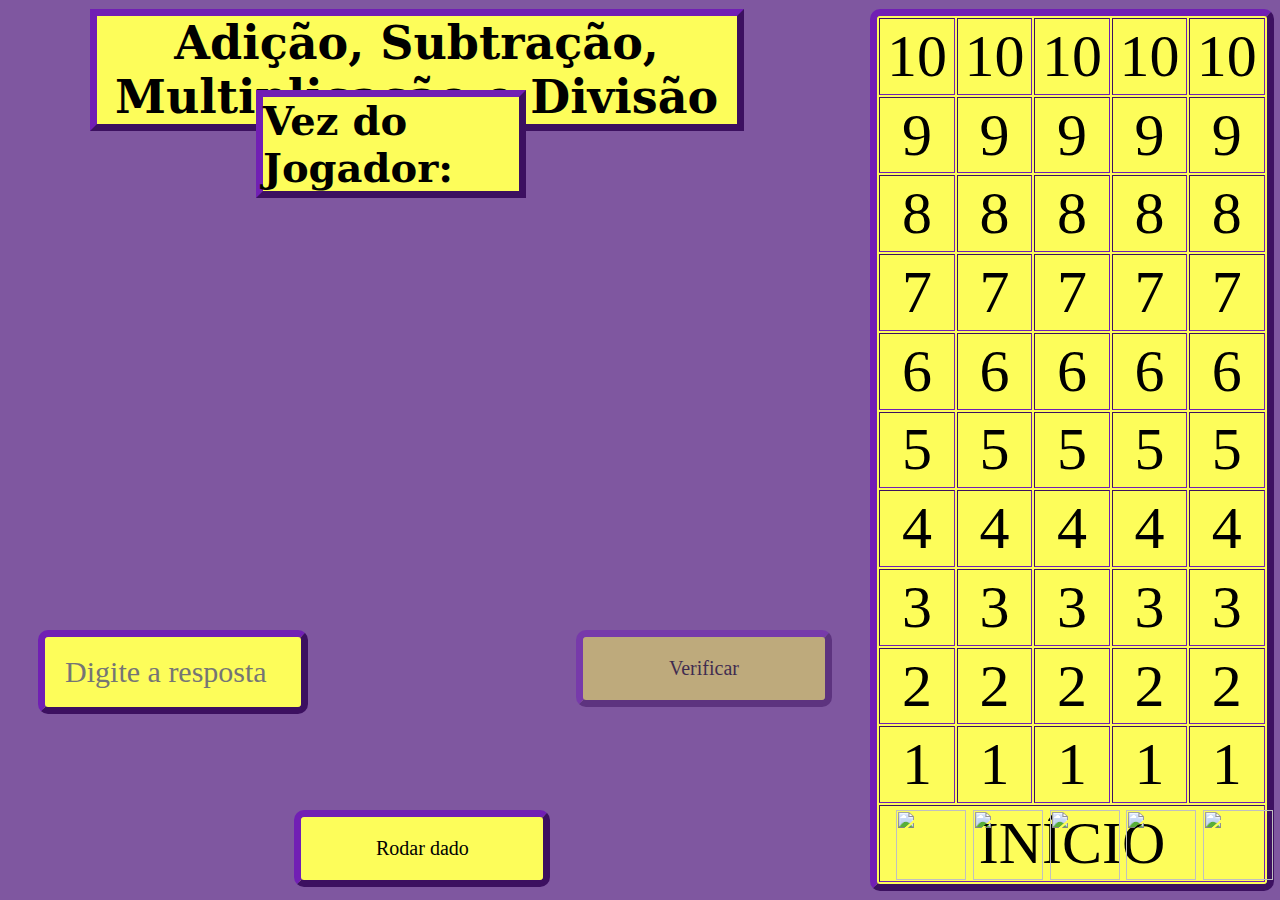
==== Jogo/index.html @ a8a500ad "Verificação do campo numero" ====
<!DOCTYPE html>
<html lang="pt-br">
<head>
    <meta charset="UTF-8">
    <meta name="viewport" content="width=device-width">
    <title> JOGO ASMD </title>
    <script src="./Jogo.js" defer></script>
    <script src="../Tela_Inicial/tela.js" defer></script>
    <link rel="stylesheet" href="./jogo.css">
    <base href="imagens_jogo/">
    <link rel="shortcut icon" type="imagex/png" href="dado.png">
</head>

<body>
    <h1 class="Titulo_principal"> Adição, Subtração, Multiplicação e Divisão</h1> 
    
    <div>
        <h4 class="Vez">Vez do Jogador:</h4>
        <div>
            <span class="tampas" id="tampa"></span>
        </div>
    </div>

    <div>
        <div class="dados">
            <span id="dado_1"></span>
            <span id="dado_2"></span>
            <span id="dado_3"></span>
        </div>
        <div class="operacoes">
            <span id="operacao_1"></span>
            <span id="operacao_2"></span>
        </div>
    </div>

    <div>
        <input type="button" id="botao" value="Rodar dado" >
    </div>

    <table class="Tabuleiro" border="1">
        <tr>
           <td> 10 </td>
           <td> 10 </td>
           <td> 10 </td>
           <td> 10 </td>
           <td> 10 </td>
        </tr>

        <tr>
            <td> 9 </td>
            <td> 9 </td>
            <td> 9 </td>
            <td> 9 </td>
            <td> 9 </td>
        </tr>

        <tr>
            <td> 8 </td>
            <td> 8 </td>
            <td> 8 </td>
            <td> 8 </td>
            <td> 8 </td>
        </tr>

        <tr>
            <td> 7 </td>
            <td> 7 </td>
            <td> 7 </td>
            <td> 7 </td>
            <td> 7 </td>
        </tr>

        <tr>
            <td> 6 </td>
            <td> 6 </td>
            <td> 6 </td>
            <td> 6 </td>
            <td> 6 </td>
        </tr>

        <tr>
            <td> 5 </td>
            <td> 5 </td>
            <td> 5 </td>
            <td> 5 </td>
            <td> 5 </td>
        </tr>

        <tr>
            <td> 4 </td>
            <td> 4 </td>
            <td> 4 </td>
            <td> 4 </td>
            <td> 4 </td>
        </tr>

        <tr>
            <td> 3 </td>
            <td> 3 </td>
            <td> 3 </td>
            <td> 3 </td>
            <td> 3 </td>
        </tr>
        
        <tr>
            <td> 2 </td>
            <td> 2 </td>
            <td> 2 </td>
            <td> 2 </td>
            <td> 2 </td>
        </tr>

        <tr>
            <td> 1 </td>
            <td> 1 </td>
            <td> 1 </td>
            <td> 1 </td>
            <td> 1 </td>
        </tr>

        <tr>
            <td colspan="5">INÍCIO</td>
        </tr>

    </table>
    
    <div>
        <img id="tampinha_1" src="tampa-de-garrafa-1.png">
        <img id="tampinha_2" src="tampa-de-garrafa-2.png">
        <img id="tampinha_3" src="tampa-de-garrafa-3.png">
        <img id="tampinha_4" src="tampa-de-garrafa-4.png">
        <img id="tampinha_5" src="tampa-de-garrafa-5.png">
    </div>

    <div>
        <input type="number" id="resposta" placeholder="Digite a resposta">
        <input type="button" id="botao_resposta" value="Verificar">
    </div>

</body>
</html>
---- Jogo/jogo.css ----
* { 
    margin: 0; 
    padding: 0;
}

body{
    min-height: 100%;
    background-color: #7f57a0;
}

.Titulo_principal{
    background-color: rgb(253, 253, 90);
    position:absolute;
    top: 1%;
    left: 7%;
    width: 50%;
    justify-content: center;
    border: outset 7px #711fb4;
    align-items: center;
    text-align: center;
    font-size: 46px;
    color: #000000;
    font-family: 'Serif';
}

.Vez{
    background-color: rgb(253, 253, 90);
    position:absolute;
    top: 10%;
    left: 20%;
    width: 20%;
    justify-content: center;
    border: outset 7px #711fb4;
    align-items: center;
    text-align: left;
    font-size: 40px;
    color: #000000;
    font-family: 'Serif';
}

#botao{
    position: absolute;
    top: 90%;
    left: 23%;
    width: 20%;
    justify-content: center;
    border: outset 7px #711fb4;
    border-radius: 10px;
    color: #000000;
    align-items: center;
    text-align: center;
    font-size: 20px;
    font-family: 'Franklin Gothic Medium';
    font-weight: 500;
    background-color: rgb(253, 253, 90);
    padding: 20px;
    cursor: pointer;
    
}

#botao:hover{
    background-color: #000000;
    color: rgb(255, 255, 255);
}

#botao:active{
    border: none;
}

.Tabuleiro{
    position: absolute;
    top: 1%;
    left: 68%;
    width: 31.5%;
    height: 98%;
    text-align: center;
    font-size: 60px;
    border: outset 7px #711fb4;
    background-color:rgb(253, 253, 90);
    border-radius: 10px;
    font-family: 'Franklin Gothic Medium';
}

#jogadores{
    font-size: 20px;
    font-family: 'Serif';
}

#dado_1{
    position: absolute;
    top: 28%;
    left: 1%;
}

#dado_2{
    position: absolute;
    top: 28%;
    left: 29%;
}

#dado_3{
    position: absolute;
    top: 28%;
    left: 57%;
}

#operacao_1{
    position: absolute;
    top: 35%;
    left: 17%;
    display: flex;
    width: 100px;
    height: 100px;
}

#operacao_2{
    position: absolute;
    top: 35%;
    left: 45%;
    display: flex;
    width: 100px;
    height: 100px;
}

#tampinha_1 {
    position: absolute;
    top: 90%;
    left: 70%;
    width: 70px;
    height: 70px;
    display: flex;
}

#tampinha_2 {
    position: absolute;
    top: 90%;
    left: 76%;
    width: 70px;
    height: 70px;
    display: flex;
}

#tampinha_3 {
    position: absolute;
    top: 90%;
    left: 82%;
    width: 70px;
    height: 70px;
    display: flex;
}

#tampinha_4 {
    position: absolute;
    top: 90%;
    left: 88%;
    width: 70px;
    height: 70px;
    display: flex;
}

#tampinha_5 {
    position: absolute;
    top: 90%;
    left: 94%;
    width: 70px;
    height: 70px;
    display: flex;
}

#resposta {
    position: absolute;
    top: 70%;
    left: 3%;
    width: 20%;
    height: 70px;
    display: flex;
    font-size: 30px;
    font-family: 'Franklin Gothic Medium';
    text-align: center;
    border: outset 7px #711fb4;
    background-color:rgb(253, 253, 90);
    border-radius: 10px;
}

#botao_resposta{
    position: absolute;
    top: 70%;
    left: 45%;
    width: 20%;
    justify-content: center;
    border: outset 7px #711fb4;
    border-radius: 10px;
    color: #000000;
    align-items: center;
    text-align: center;
    font-size: 20px;
    font-family: 'Franklin Gothic Medium';
    font-weight: 500;
    background-color: rgb(253, 253, 90);
    padding: 20px;
    cursor: pointer;
    
}

#botao_resposta:hover{
    background-color: #000000;
    color: rgb(255, 255, 255);
}

#botao_resposta:disabled{
    opacity: 0.5;
    cursor: not-allowed;
}

.tampas{
    position: absolute;
    top: 10.9%;
    left: 36%;
    width: 45px;
    height: 45px;
    display: flex;
}
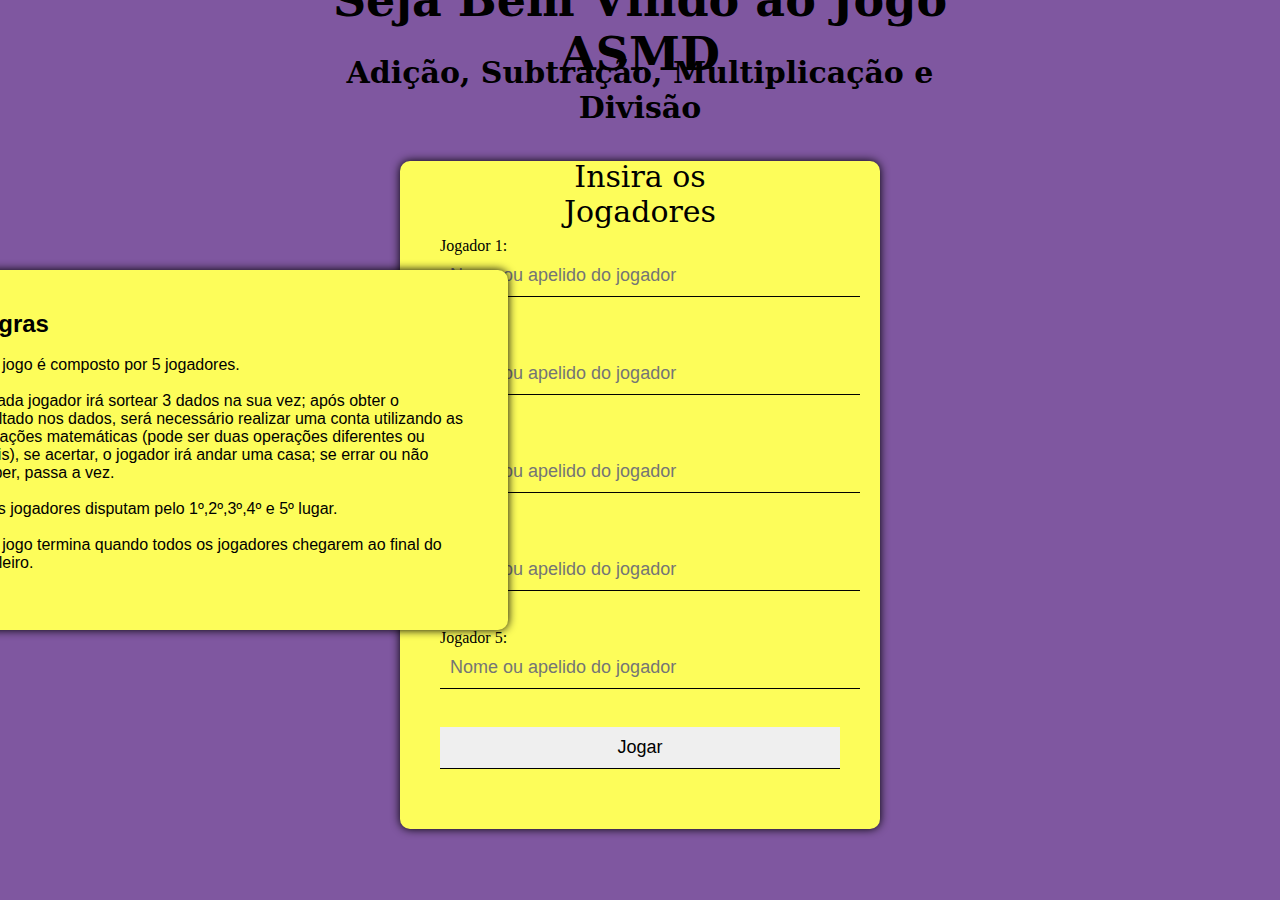
==== commit 10e60e2a: "Varios updates" ====
--- a/Jogo/index.html
+++ b/Jogo/index.html
@@ -5,23 +5,65 @@
     <meta name="viewport" content="width=device-width">
     <title> JOGO ASMD </title>
     <script src="./Jogo.js" defer></script>
-    <script src="../Tela_Inicial/tela.js" defer></script>
     <link rel="stylesheet" href="./jogo.css">
+    <link rel="stylesheet" href="./style_tela.css">
     <base href="imagens_jogo/">
     <link rel="shortcut icon" type="imagex/png" href="dado.png">
 </head>
 
 <body>
-    <h1 class="Titulo_principal"> Adição, Subtração, Multiplicação e Divisão</h1> 
+    <h1 id="titulo_1" class="titulo1">Seja Bem Vindo ao Jogo ASMD</h1>
+    <h3 id="titulo_2" class="titulo2">Adição, Subtração, Multiplicação e Divisão</h3>
+
+    <form id="formulario" name="F_insercao">
+        <label class="sub_titulo">Insira os Jogadores</label>
+        <br><br>
+        <label>Jogador 1:</label>
+        <input type="text" name="nome1" id="nome1" placeholder="Nome ou apelido do jogador">
+        <br><br>
+        <label>Jogador 2:</label>
+        <input type="text" name="nome2" id="nome2" placeholder="Nome ou apelido do jogador">
+        <br><br>
+        <label>Jogador 3:</label>
+        <input type="text" name="nome3" id="nome3" placeholder="Nome ou apelido do jogador">
+        <br><br>
+        <label>Jogador 4:</label>
+        <input type="text" name="nome4" id="nome4" placeholder="Nome ou apelido do jogador">
+        <br><br>
+        <label>Jogador 5:</label>
+        <input type="text" name="nome5" id="nome5" placeholder="Nome ou apelido do jogador">
+        <br><br>
+        <input type="button" id="botao" value="Jogar">
+    </form>
+
+    <div id="regras" class="Regras">
+        <h2>Regras</h2><br>
+        <p>1. O jogo é composto por 5 jogadores.</p><br>
+
+        <p>2. Cada jogador irá sortear 3 dados na sua vez; após obter o 
+            resultado nos dados, será necessário realizar uma conta utilizando 
+            as operações matemáticas (pode ser duas operações diferentes ou 
+            iguais), se acertar, o jogador irá andar uma casa; se errar ou não 
+            souber, passa a vez. </p><br>
+        
+        <p>3. Os jogadores disputam pelo 1º,2º,3º,4º e 5º lugar.</p><br>
+
+        <p>4. O jogo termina quando todos os jogadores chegarem ao final do 
+            tabuleiro.</p><br>
+    </div>
+
+<!----------------------------------------------------------------------------------------------------------------->
+
+    <h1 hidden id="D_titulo_principal" class="Titulo_principal"> Adição, Subtração, Multiplicação e Divisão</h1> 
     
-    <div>
+    <div hidden id="D_vez_jogadores">
         <h4 class="Vez">Vez do Jogador:</h4>
         <div>
             <span class="tampas" id="tampa"></span>
         </div>
     </div>
 
-    <div>
+    <div hidden id="D_dados_jogadores">
         <div class="dados">
             <span id="dado_1"></span>
             <span id="dado_2"></span>
@@ -33,11 +75,7 @@
         </div>
     </div>
 
-    <div>
-        <input type="button" id="botao" value="Rodar dado" >
-    </div>
-
-    <table class="Tabuleiro" border="1">
+    <table hidden id="D_tabuleiro_jogadores" class="Tabuleiro" border="1">
         <tr>
            <td> 10 </td>
            <td> 10 </td>
@@ -124,7 +162,7 @@
 
     </table>
     
-    <div>
+    <div hidden id="D_tampinhas_jogadores">
         <img id="tampinha_1" src="tampa-de-garrafa-1.png">
         <img id="tampinha_2" src="tampa-de-garrafa-2.png">
         <img id="tampinha_3" src="tampa-de-garrafa-3.png">
@@ -132,9 +170,20 @@
         <img id="tampinha_5" src="tampa-de-garrafa-5.png">
     </div>
 
-    <div>
+    <div hidden id="D_botao_verificar">
+        <input type="button" id="botao_resposta" disabled="true" value="VERIFICAR RESPOSTA">
+    </div>
+    
+    <div hidden id="D_campo_resposta">
         <input type="number" id="resposta" placeholder="Digite a resposta">
-        <input type="button" id="botao_resposta" value="Verificar">
+    </div>
+
+    <div hidden id="D_botao_proximo">
+        <input type="button" id="botao_prox" value="NÃO SEI">
+    </div>
+
+    <div hidden id="D_rodar_dado">
+        <input type="button" id="rodar_dado" value="RODAR DADO 1x">
     </div>
 
 </body>
--- a/Jogo/jogo.css
+++ b/Jogo/jogo.css
@@ -38,35 +38,6 @@
     font-family: 'Serif';
 }
 
-#botao{
-    position: absolute;
-    top: 90%;
-    left: 23%;
-    width: 20%;
-    justify-content: center;
-    border: outset 7px #711fb4;
-    border-radius: 10px;
-    color: #000000;
-    align-items: center;
-    text-align: center;
-    font-size: 20px;
-    font-family: 'Franklin Gothic Medium';
-    font-weight: 500;
-    background-color: rgb(253, 253, 90);
-    padding: 20px;
-    cursor: pointer;
-    
-}
-
-#botao:hover{
-    background-color: #000000;
-    color: rgb(255, 255, 255);
-}
-
-#botao:active{
-    border: none;
-}
-
 .Tabuleiro{
     position: absolute;
     top: 1%;
@@ -173,7 +144,6 @@
     left: 3%;
     width: 20%;
     height: 70px;
-    display: flex;
     font-size: 30px;
     font-family: 'Franklin Gothic Medium';
     text-align: center;
@@ -198,8 +168,7 @@
     font-weight: 500;
     background-color: rgb(253, 253, 90);
     padding: 20px;
-    cursor: pointer;
-    
+    cursor: pointer;  
 }
 
 #botao_resposta:hover{
@@ -219,4 +188,62 @@
     width: 45px;
     height: 45px;
     display: flex;
-}+}
+
+#botao_prox{
+    position: absolute;
+    top: 90%;
+    left: 45%;
+    width: 20%;
+    justify-content: center;
+    border: outset 7px #711fb4;
+    border-radius: 10px;
+    color: #000000;
+    align-items: center;
+    text-align: center;
+    font-size: 20px;
+    font-family: 'Franklin Gothic Medium';
+    font-weight: 500;
+    background-color: rgb(253, 253, 90);
+    padding: 20px;
+    cursor: pointer;  
+}
+
+#botao_prox:hover{
+    background-color: #000000;
+    color: rgb(255, 255, 255);
+}
+
+#botao_prox:disabled{
+    opacity: 0.5;
+    cursor: not-allowed;
+}
+
+#rodar_dado{
+    position: absolute;
+    top: 80%;
+    left: 30%;
+    width: 10%;
+    justify-content: center;
+    border: outset 7px #711fb4;
+    border-radius: 10px;
+    color: #000000;
+    align-items: center;
+    text-align: center;
+    font-size: 20px;
+    font-family: 'Franklin Gothic Medium';
+    font-weight: 500;
+    background-color: rgb(253, 253, 90);
+    padding: 20px;
+    cursor: pointer;  
+}
+
+#rodar_dado:hover{
+    background-color: #000000;
+    color: rgb(255, 255, 255);
+}
+
+#rodar_dado:disabled{
+    opacity: 0.5;
+    cursor: not-allowed;
+}
--- a/Jogo/style_tela.css
+++ b/Jogo/style_tela.css
@@ -0,0 +1,111 @@
+* {
+    margin: 0;
+    padding: 0;
+}
+
+body{
+    background-color: #7f57a0;
+}
+
+.titulo1{
+    position: absolute;
+    top: 3%;
+    left: 50%;
+    transform: translate(-50%, -50%);
+    font-size: 46px;
+    color: #000000;
+    font-family: 'Serif';
+    text-align: center;
+}
+
+.titulo2{
+    position: absolute;
+    top: 10%;
+    left: 50%;
+    transform: translate(-50%, -50%);
+    font-size: 30px;
+    color: #000000;
+    font-family: 'Serif';
+    text-align: center;
+}
+
+form{
+    position: absolute;
+    top: 55%;
+    left: 50%;
+    transform: translate(-50%, -50%);
+    background-color: rgb(253, 253, 90);
+    width: 400px;
+    padding: 40px;
+    border-radius: 10px;
+    box-shadow: 0 0 10px 0 rgb(0, 0, 0);
+}
+
+.Regras{
+    position: absolute;
+    top: 50%;
+    left: 17%;
+    transform: translate(-50%, -50%);
+    background-color: rgb(253, 253, 90);
+    width: 500px;
+    padding: 40px;
+    border-radius: 10px;
+    box-shadow: 0 0 10px 0 rgb(0, 0, 0);
+    font-family: 'arial';
+}
+
+.sub_titulo{
+    position: absolute;
+    top: 5%;
+    left: 50%;
+    transform: translate(-50%, -50%);
+    font-size: 30px;
+    color: #000000;
+    font-family: 'Serif';
+    text-align: center;
+}
+
+
+input{
+    width: 100%;
+    padding: 10px;
+    font-size: 18px;
+    margin-bottom: 20px;
+    border: none;
+    border-bottom: 1px solid #000000;
+    outline: none;
+}
+
+/* Cor de fundo do input, da letra, definindo sem bordas e o ponteiro do mouse a "mãozinha"*/
+input[type="submit"]{
+    background-color: #711fb4;
+    color: #ffffff;
+    border: none;
+    cursor: pointer;
+}
+
+/* Cor de fundo do input quando passar o mouse em cima */
+input[type="submit"]:hover{
+    background-color: #000000;
+}
+
+/* Tirar a borda do input quando tiver ativado/clicado */
+input[type="submit"]:active{
+    border: none;
+}
+
+/* Cor de fundo do input */
+input[type="text"]{
+    background-color: rgb(253, 253, 90);
+}
+
+
+/* Cor de fundo do autocomplete */
+input:-webkit-autofill {
+    -webkit-box-shadow: 0 0 0 30px rgb(253, 253, 90) inset;
+}
+
+/* Cor do texto do autocomplete */
+input:-webkit-autofill {
+    -webkit-text-fill-color: rgb(3, 3, 3) !important;
+}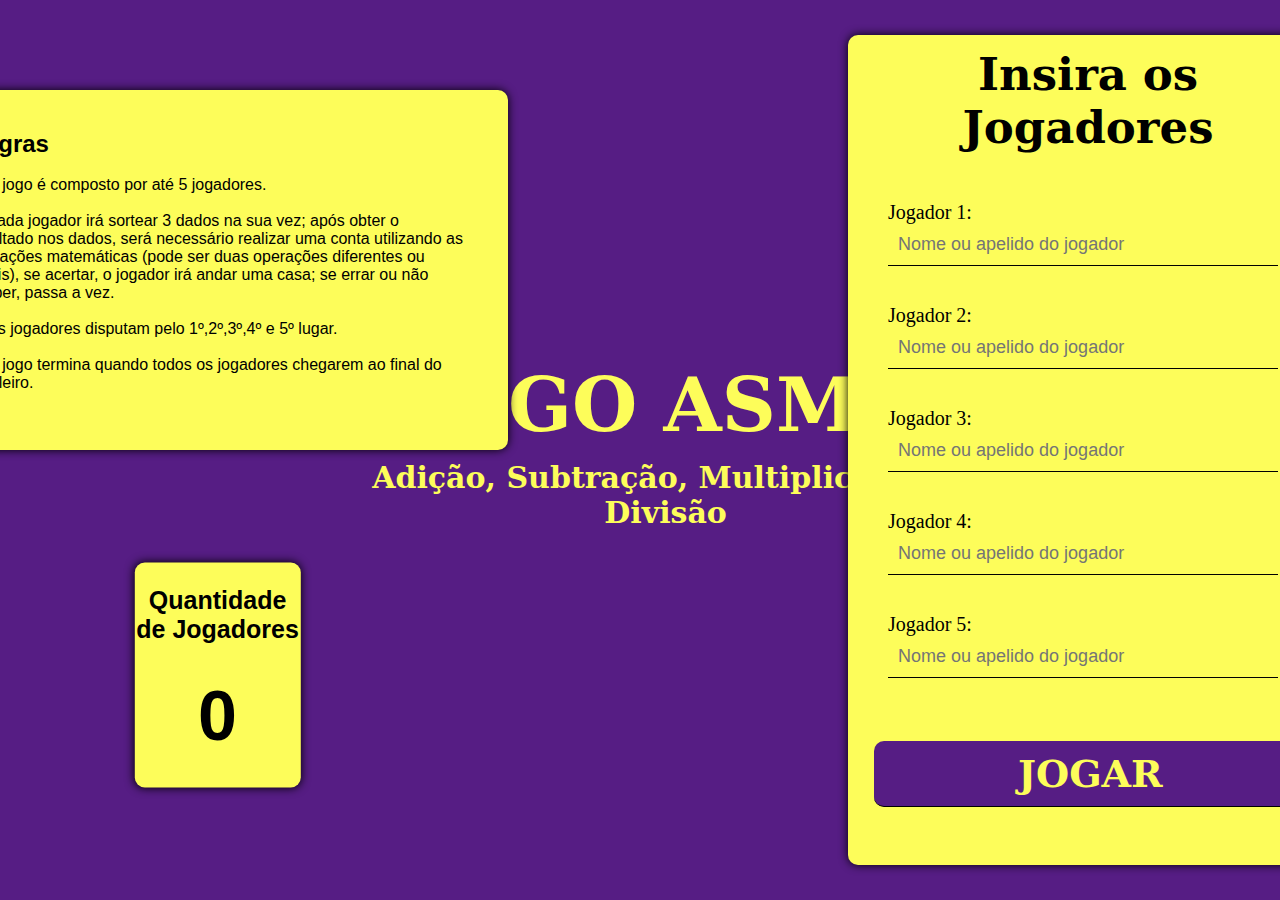
==== commit cb1a6e27: "Merge pull request #26 from MatheusFerreira78/feature/matheus" ====
--- a/Jogo/index.html
+++ b/Jogo/index.html
@@ -12,33 +12,41 @@
 </head>
 
 <body>
-    <h1 id="titulo_1" class="titulo1">Seja Bem Vindo ao Jogo ASMD</h1>
+    <h1 id="titulo_1" class="titulo1">JOGO ASMD</h1>
     <h3 id="titulo_2" class="titulo2">Adição, Subtração, Multiplicação e Divisão</h3>
 
     <form id="formulario" name="F_insercao">
         <label class="sub_titulo">Insira os Jogadores</label>
         <br><br>
-        <label>Jogador 1:</label>
-        <input type="text" name="nome1" id="nome1" placeholder="Nome ou apelido do jogador">
-        <br><br>
-        <label>Jogador 2:</label>
-        <input type="text" name="nome2" id="nome2" placeholder="Nome ou apelido do jogador">
-        <br><br>
-        <label>Jogador 3:</label>
-        <input type="text" name="nome3" id="nome3" placeholder="Nome ou apelido do jogador">
-        <br><br>
-        <label>Jogador 4:</label>
-        <input type="text" name="nome4" id="nome4" placeholder="Nome ou apelido do jogador">
-        <br><br>
-        <label>Jogador 5:</label>
-        <input type="text" name="nome5" id="nome5" placeholder="Nome ou apelido do jogador">
-        <br><br>
-        <input type="button" id="botao" value="Jogar">
+        <div id="interno_f">
+            <label class="labels_j">Jogador 1:</label>
+            <input type="text" maxlength="9" name="nome1" id="nome1" placeholder="Nome ou apelido do jogador">
+            <br><br>
+            <label class="labels_j">Jogador 2:</label>
+            <input type="text" maxlength="9" name="nome2" id="nome2" placeholder="Nome ou apelido do jogador">
+            <br><br>
+            <label class="labels_j">Jogador 3:</label>
+            <input type="text" maxlength="9" name="nome3" id="nome3" placeholder="Nome ou apelido do jogador">
+            <br><br>
+            <label class="labels_j">Jogador 4:</label>
+            <input type="text" maxlength="9" name="nome4" id="nome4" placeholder="Nome ou apelido do jogador">
+            <br><br>
+            <label class="labels_j">Jogador 5:</label>
+            <input type="text" maxlength="9" name="nome5" id="nome5" placeholder="Nome ou apelido do jogador">
+        </div>
+            <br><br>
+            <input type="button" id="botao" value="JOGAR">
     </form>
+        
+        <div id="q_jogadores" class="Regras">
+            <div id="titulo_jogadores">Quantidade de Jogadores</div>
+            <div id="quantidade_j">0</div>
+        </div>
 
     <div id="regras" class="Regras">
         <h2>Regras</h2><br>
-        <p>1. O jogo é composto por 5 jogadores.</p><br>
+        
+        <p>1. O jogo é composto por até 5 jogadores.</p><br>
 
         <p>2. Cada jogador irá sortear 3 dados na sua vez; após obter o 
             resultado nos dados, será necessário realizar uma conta utilizando 
@@ -57,7 +65,7 @@
     <h1 hidden id="D_titulo_principal" class="Titulo_principal"> Adição, Subtração, Multiplicação e Divisão</h1> 
     
     <div hidden id="D_vez_jogadores">
-        <h4 class="Vez">Vez do Jogador:</h4>
+        <h2 class="Vez">VEZ DO JOGADOR:</h2>
         <div>
             <span class="tampas" id="tampa"></span>
         </div>
@@ -179,11 +187,47 @@
     </div>
 
     <div hidden id="D_botao_proximo">
-        <input type="button" id="botao_prox" value="NÃO SEI">
+        <input type="button" id="botao_prox" value="NÃO SEI A RESPOSTA">
     </div>
 
     <div hidden id="D_rodar_dado">
         <input type="button" id="rodar_dado" value="RODAR DADO 1x">
+        </div>
+    <div hidden id="D_nome_jogadores">
+        <h3 id="nome"></h3>
+    </div>
+
+    <div hidden  id="D_placar">
+        <table id="placar" border="1">
+            <tr>
+                <td id="placar_interno_tabela" colspan="2">Placar</td>
+            </tr>
+
+            <tr>
+                <td id="nome_jogadores_1">JOGADOR 1 :</td>
+                <td id="nome_placar_1">0</td>
+            </tr>
+
+            <tr>
+                <td id="nome_jogadores_2">JOGADOR 2 :</td>
+                <td id="nome_placar_2">0</td>
+            </tr>
+
+            <tr>
+                <td id="nome_jogadores_3">JOGADOR 3 :</td>
+                <td id="nome_placar_3">0</td>
+            </tr>
+
+            <tr>
+                <td id="nome_jogadores_4">JOGADOR 4 :</td>
+                <td id="nome_placar_4">0</td>
+            </tr>
+
+            <tr>
+                <td id="nome_jogadores_5">JOGADOR 5 :</td>
+                <td id="nome_placar_5">0</td>
+            </tr>
+        </table>
     </div>
 
 </body>
--- a/Jogo/style_tela.css
+++ b/Jogo/style_tela.css
@@ -4,47 +4,67 @@
 }
 
 body{
-    background-color: #7f57a0;
+    background-color: rgb(86, 29, 132);
 }
 
 .titulo1{
     position: absolute;
-    top: 3%;
-    left: 50%;
+    top: 45%;
+    left: 52%;
     transform: translate(-50%, -50%);
     font-size: 46px;
-    color: #000000;
+    color: rgb(253, 253, 90);
     font-family: 'Serif';
+    font-size: 75px;
     text-align: center;
 }
 
 .titulo2{
     position: absolute;
-    top: 10%;
-    left: 50%;
+    top: 55%;
+    left: 52%;
     transform: translate(-50%, -50%);
     font-size: 30px;
-    color: #000000;
+    color: rgb(253, 253, 90);
     font-family: 'Serif';
     text-align: center;
 }
 
 form{
     position: absolute;
-    top: 55%;
-    left: 50%;
+    top: 50%;
+    left: 85%;
     transform: translate(-50%, -50%);
     background-color: rgb(253, 253, 90);
     width: 400px;
+    height: 750px;
     padding: 40px;
     border-radius: 10px;
     box-shadow: 0 0 10px 0 rgb(0, 0, 0);
 }
 
+#interno_f{
+    position: absolute;
+    top: 20%;
+    width: 370px;
+}
+
+#botao{
+    position: absolute;
+    top: 85%;
+    left: 5.5%;
+    width: 90%;
+    height: 8%;
+    background-color: rgb(86, 29, 132);
+    color: rgb(253, 253, 90);
+    border-radius: 10px;
+    cursor: pointer;
+    font-weight: bold;
+    font-size: 38px;
+    font-family: 'Serif';
+}
+
 .Regras{
-    position: absolute;
-    top: 50%;
-    left: 17%;
     transform: translate(-50%, -50%);
     background-color: rgb(253, 253, 90);
     width: 500px;
@@ -54,14 +74,60 @@
     font-family: 'arial';
 }
 
+#q_jogadores{
+    padding: 0px;
+    position: absolute;
+    top: 75%;
+    left: 17%;
+    width: 13%;
+    height: 25%;
+    justify-content: center;
+    align-items: center;
+    text-align: center;
+}
+
+#titulo_jogadores{
+    display: flex;
+    justify-content: center;
+    align-items: center;
+    text-align: center;
+    position: absolute;
+    top: 10%;
+    font-size: 25px;
+    font-weight: bold;
+}
+
+#quantidade_j{
+    display: flex;
+    justify-content: center;
+    align-items: center;
+    text-align: center;
+    font-size: 70px;
+    font-weight: bold;
+    position: relative;
+    top: 50%;
+}
+
+#regras{
+    position: absolute;
+    top: 30%;
+    left: 17%;
+}
+
+.labels_j{
+    font-size: 20px;
+}
+
 .sub_titulo{
     position: absolute;
-    top: 5%;
+    top: 8%;
     left: 50%;
+    width: 400px;
     transform: translate(-50%, -50%);
-    font-size: 30px;
+    font-size: 45px;
     color: #000000;
     font-family: 'Serif';
+    font-weight: 800;
     text-align: center;
 }
 
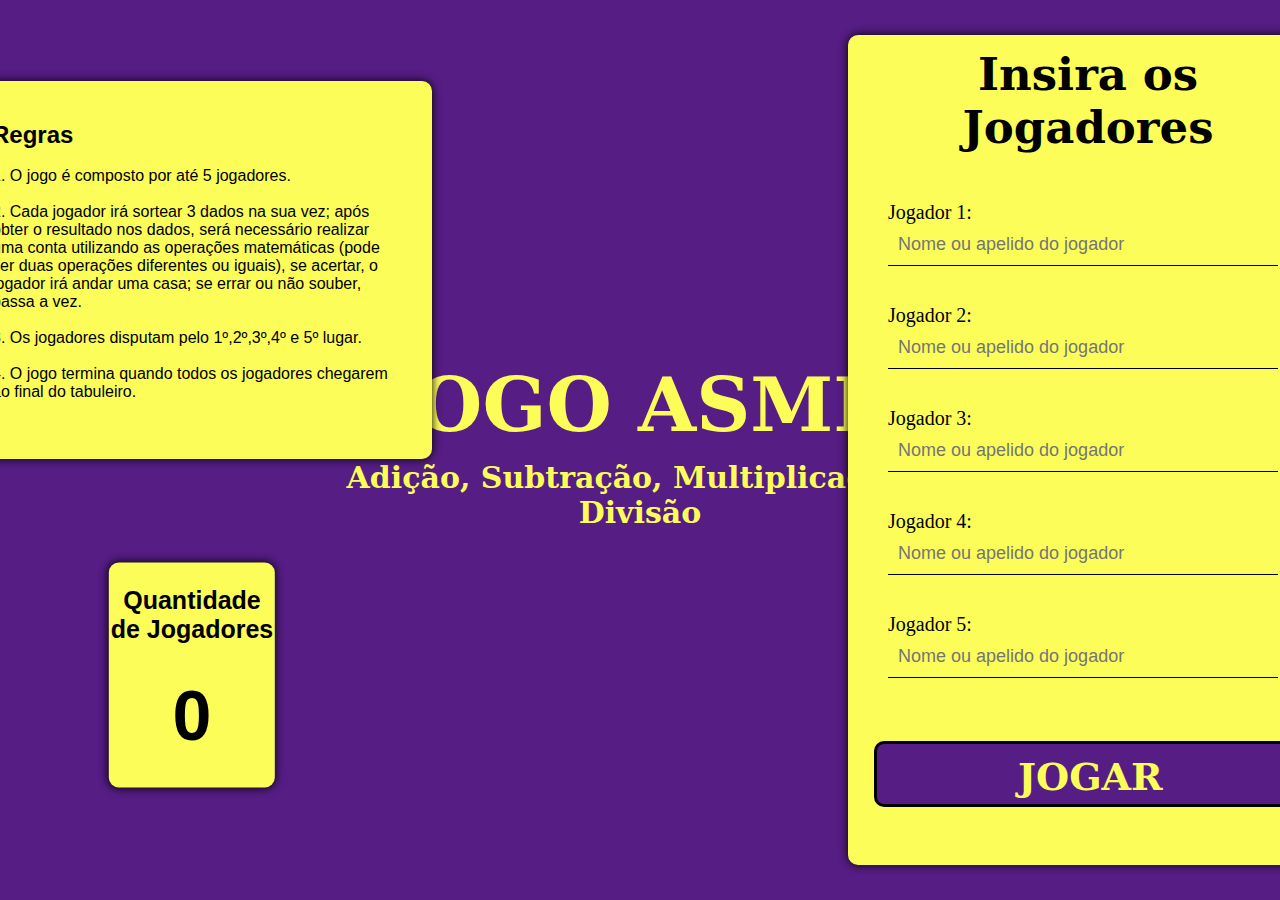
==== commit c0c87652: "nova atualização" ====
--- a/Jogo/index.html
+++ b/Jogo/index.html
@@ -85,83 +85,83 @@
 
     <table hidden id="D_tabuleiro_jogadores" class="Tabuleiro" border="1">
         <tr>
-           <td> 10 </td>
-           <td> 10 </td>
-           <td> 10 </td>
-           <td> 10 </td>
-           <td> 10 </td>
-        </tr>
-
-        <tr>
-            <td> 9 </td>
-            <td> 9 </td>
-            <td> 9 </td>
-            <td> 9 </td>
-            <td> 9 </td>
-        </tr>
-
-        <tr>
-            <td> 8 </td>
-            <td> 8 </td>
-            <td> 8 </td>
-            <td> 8 </td>
-            <td> 8 </td>
-        </tr>
-
-        <tr>
-            <td> 7 </td>
-            <td> 7 </td>
-            <td> 7 </td>
-            <td> 7 </td>
-            <td> 7 </td>
-        </tr>
-
-        <tr>
-            <td> 6 </td>
-            <td> 6 </td>
-            <td> 6 </td>
-            <td> 6 </td>
-            <td> 6 </td>
-        </tr>
-
-        <tr>
-            <td> 5 </td>
-            <td> 5 </td>
-            <td> 5 </td>
-            <td> 5 </td>
-            <td> 5 </td>
-        </tr>
-
-        <tr>
-            <td> 4 </td>
-            <td> 4 </td>
-            <td> 4 </td>
-            <td> 4 </td>
-            <td> 4 </td>
-        </tr>
-
-        <tr>
-            <td> 3 </td>
-            <td> 3 </td>
-            <td> 3 </td>
-            <td> 3 </td>
-            <td> 3 </td>
-        </tr>
-        
-        <tr>
-            <td> 2 </td>
-            <td> 2 </td>
-            <td> 2 </td>
-            <td> 2 </td>
-            <td> 2 </td>
-        </tr>
-
-        <tr>
-            <td> 1 </td>
-            <td> 1 </td>
-            <td> 1 </td>
-            <td> 1 </td>
-            <td> 1 </td>
+           <td class="coluna 5"> 10 </td>
+           <td class="coluna 4"> 10 </td>
+           <td class="coluna 3"> 10 </td>
+           <td class="coluna 2"> 10 </td>
+           <td class="coluna 1"> 10 </td>
+        </tr>
+
+        <tr>
+            <td class="coluna 5"> 9 </td>
+            <td class="coluna 4"> 9 </td>
+            <td class="coluna 3"> 9 </td>
+            <td class="coluna 2"> 9 </td>
+            <td class="coluna 1"> 9 </td>
+        </tr>
+
+        <tr>
+            <td class="coluna 5"> 8 </td>
+            <td class="coluna 4"> 8 </td>
+            <td class="coluna 3"> 8 </td>
+            <td class="coluna 2"> 8 </td>
+            <td class="coluna 1"> 8 </td>
+        </tr>
+
+        <tr>
+            <td class="coluna 5"> 7 </td>
+            <td class="coluna 4"> 7 </td>
+            <td class="coluna 3"> 7 </td>
+            <td class="coluna 2"> 7 </td>
+            <td class="coluna 1"> 7 </td>
+        </tr>
+
+        <tr>
+            <td class="coluna 5"> 6 </td>
+            <td class="coluna 4"> 6 </td>
+            <td class="coluna 3"> 6 </td>
+            <td class="coluna 2"> 6 </td>
+            <td class="coluna 1"> 6 </td>
+        </tr>
+
+        <tr>
+            <td class="coluna 5"> 5 </td>
+            <td class="coluna 4"> 5 </td>
+            <td class="coluna 3"> 5 </td>
+            <td class="coluna 2"> 5 </td>
+            <td class="coluna 1"> 5 </td>
+        </tr>
+
+        <tr>
+            <td class="coluna 5"> 4 </td>
+            <td class="coluna 4"> 4 </td>
+            <td class="coluna 3"> 4 </td>
+            <td class="coluna 2"> 4 </td>
+            <td class="coluna 1"> 4 </td>
+        </tr>
+
+        <tr>
+            <td class="coluna 5"> 3 </td>
+            <td class="coluna 4"> 3 </td>
+            <td class="coluna 3"> 3 </td>
+            <td class="coluna 2"> 3 </td>
+            <td class="coluna 1"> 3 </td>
+        </tr>
+        
+        <tr>
+            <td class="coluna 5"> 2 </td>
+            <td class="coluna 4"> 2 </td>
+            <td class="coluna 3"> 2 </td>
+            <td class="coluna 2"> 2 </td>
+            <td class="coluna 1"> 2 </td>
+        </tr>
+
+        <tr>
+            <td class="coluna 5"> 1 </td>
+            <td class="coluna 4"> 1 </td>
+            <td class="coluna 3"> 1 </td>
+            <td class="coluna 2"> 1 </td>
+            <td class="coluna 1"> 1 </td>
         </tr>
 
         <tr>
--- a/Jogo/style_tela.css
+++ b/Jogo/style_tela.css
@@ -10,7 +10,7 @@
 .titulo1{
     position: absolute;
     top: 45%;
-    left: 52%;
+    left: 50%;
     transform: translate(-50%, -50%);
     font-size: 46px;
     color: rgb(253, 253, 90);
@@ -22,7 +22,7 @@
 .titulo2{
     position: absolute;
     top: 55%;
-    left: 52%;
+    left: 50%;
     transform: translate(-50%, -50%);
     font-size: 30px;
     color: rgb(253, 253, 90);
@@ -57,6 +57,7 @@
     height: 8%;
     background-color: rgb(86, 29, 132);
     color: rgb(253, 253, 90);
+    border: 3px solid black;
     border-radius: 10px;
     cursor: pointer;
     font-weight: bold;
@@ -64,10 +65,14 @@
     font-family: 'Serif';
 }
 
+#botao:hover{
+    border: none;
+}
+
 .Regras{
     transform: translate(-50%, -50%);
     background-color: rgb(253, 253, 90);
-    width: 500px;
+    width: 400px;
     padding: 40px;
     border-radius: 10px;
     box-shadow: 0 0 10px 0 rgb(0, 0, 0);
@@ -78,7 +83,7 @@
     padding: 0px;
     position: absolute;
     top: 75%;
-    left: 17%;
+    left: 15%;
     width: 13%;
     height: 25%;
     justify-content: center;
@@ -111,7 +116,7 @@
 #regras{
     position: absolute;
     top: 30%;
-    left: 17%;
+    left: 15%;
 }
 
 .labels_j{
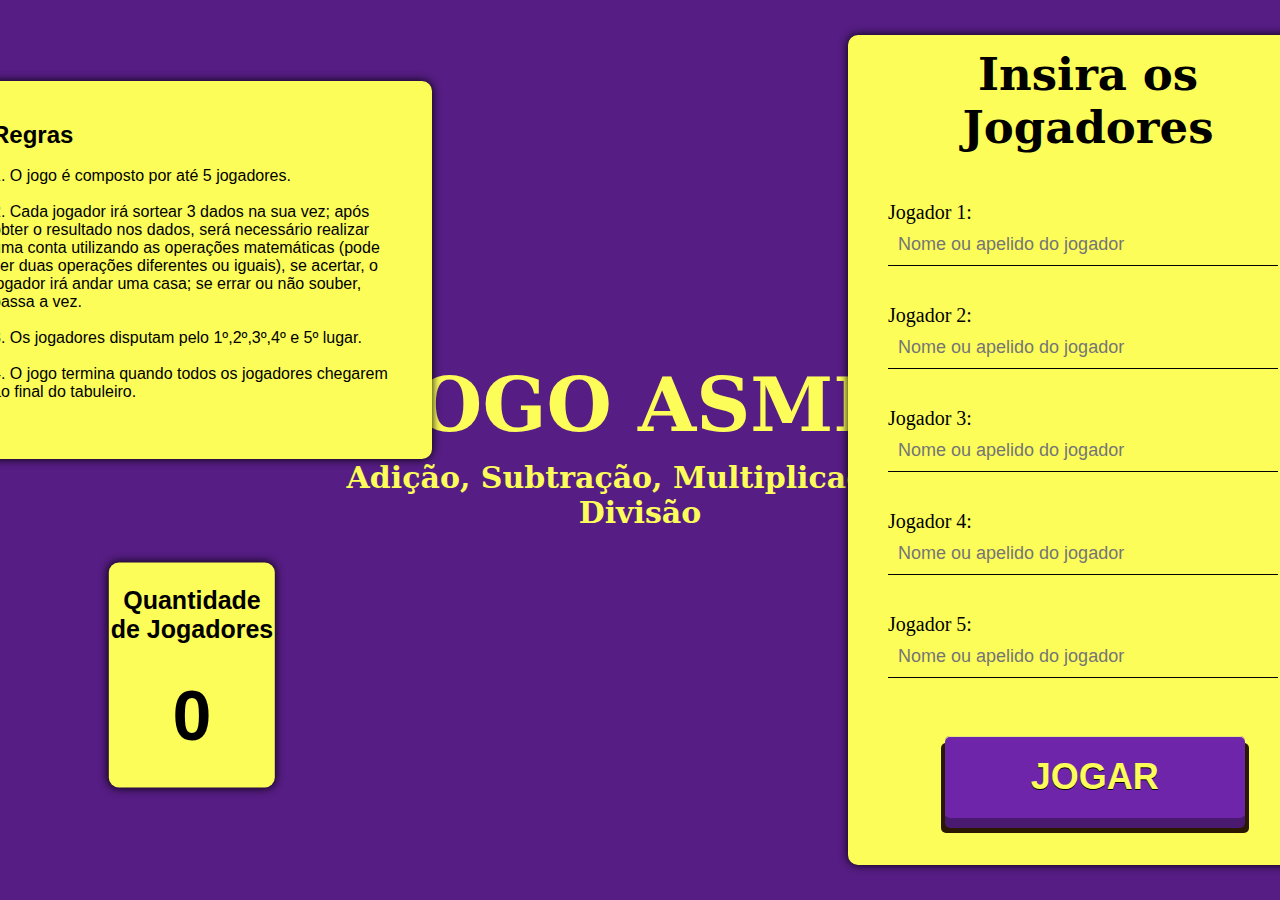
==== commit 60ec8f89: "novo botao iniciar" ====
--- a/Jogo/index.html
+++ b/Jogo/index.html
@@ -35,7 +35,11 @@
             <input type="text" maxlength="9" name="nome5" id="nome5" placeholder="Nome ou apelido do jogador">
         </div>
             <br><br>
-            <input type="button" id="botao" value="JOGAR">
+            <div id="botao_jogar">
+                <div class="button">
+                  <p>JOGAR</p>
+                </div>
+              </div>
     </form>
         
         <div id="q_jogadores" class="Regras">
@@ -199,33 +203,33 @@
 
     <div hidden  id="D_placar">
         <table id="placar" border="1">
-            <tr>
+            <tr >
                 <td id="placar_interno_tabela" colspan="2">Placar</td>
             </tr>
 
             <tr>
-                <td id="nome_jogadores_1">JOGADOR 1 :</td>
-                <td id="nome_placar_1">0</td>
-            </tr>
-
-            <tr>
-                <td id="nome_jogadores_2">JOGADOR 2 :</td>
-                <td id="nome_placar_2">0</td>
-            </tr>
-
-            <tr>
-                <td id="nome_jogadores_3">JOGADOR 3 :</td>
-                <td id="nome_placar_3">0</td>
-            </tr>
-
-            <tr>
-                <td id="nome_jogadores_4">JOGADOR 4 :</td>
-                <td id="nome_placar_4">0</td>
-            </tr>
-
-            <tr>
-                <td id="nome_jogadores_5">JOGADOR 5 :</td>
-                <td id="nome_placar_5">0</td>
+                <td class="interior_tabela" id="nome_jogadores_1">JOGADOR 1 :</td>
+                <td class="interior_tabela" id="nome_placar_1">0</td>
+            </tr>
+
+            <tr>
+                <td class="interior_tabela" id="nome_jogadores_2">JOGADOR 2 :</td>
+                <td class="interior_tabela" id="nome_placar_2">0</td>
+            </tr>
+
+            <tr>
+                <td class="interior_tabela" id="nome_jogadores_3">JOGADOR 3 :</td>
+                <td class="interior_tabela" id="nome_placar_3">0</td>
+            </tr>
+
+            <tr>
+                <td class="interior_tabela" id="nome_jogadores_4">JOGADOR 4 :</td>
+                <td class="interior_tabela" id="nome_placar_4">0</td>
+            </tr>
+
+            <tr>
+                <td class="interior_tabela" id="nome_jogadores_5">JOGADOR 5 :</td>
+                <td class="interior_tabela" id="nome_placar_5">0</td>
             </tr>
         </table>
     </div>
--- a/Jogo/style_tela.css
+++ b/Jogo/style_tela.css
@@ -1,182 +1,227 @@
 * {
-    margin: 0;
-    padding: 0;
-}
-
-body{
-    background-color: rgb(86, 29, 132);
-}
-
-.titulo1{
-    position: absolute;
-    top: 45%;
-    left: 50%;
-    transform: translate(-50%, -50%);
-    font-size: 46px;
-    color: rgb(253, 253, 90);
-    font-family: 'Serif';
-    font-size: 75px;
-    text-align: center;
-}
-
-.titulo2{
-    position: absolute;
-    top: 55%;
-    left: 50%;
-    transform: translate(-50%, -50%);
-    font-size: 30px;
-    color: rgb(253, 253, 90);
-    font-family: 'Serif';
-    text-align: center;
-}
-
-form{
-    position: absolute;
-    top: 50%;
-    left: 85%;
-    transform: translate(-50%, -50%);
-    background-color: rgb(253, 253, 90);
-    width: 400px;
-    height: 750px;
-    padding: 40px;
-    border-radius: 10px;
-    box-shadow: 0 0 10px 0 rgb(0, 0, 0);
-}
-
-#interno_f{
-    position: absolute;
-    top: 20%;
-    width: 370px;
-}
-
-#botao{
-    position: absolute;
-    top: 85%;
-    left: 5.5%;
-    width: 90%;
-    height: 8%;
-    background-color: rgb(86, 29, 132);
-    color: rgb(253, 253, 90);
-    border: 3px solid black;
-    border-radius: 10px;
-    cursor: pointer;
-    font-weight: bold;
-    font-size: 38px;
-    font-family: 'Serif';
-}
-
-#botao:hover{
-    border: none;
-}
-
-.Regras{
-    transform: translate(-50%, -50%);
-    background-color: rgb(253, 253, 90);
-    width: 400px;
-    padding: 40px;
-    border-radius: 10px;
-    box-shadow: 0 0 10px 0 rgb(0, 0, 0);
-    font-family: 'arial';
-}
-
-#q_jogadores{
-    padding: 0px;
-    position: absolute;
-    top: 75%;
-    left: 15%;
-    width: 13%;
-    height: 25%;
-    justify-content: center;
-    align-items: center;
-    text-align: center;
-}
-
-#titulo_jogadores{
-    display: flex;
-    justify-content: center;
-    align-items: center;
-    text-align: center;
-    position: absolute;
-    top: 10%;
-    font-size: 25px;
-    font-weight: bold;
-}
-
-#quantidade_j{
-    display: flex;
-    justify-content: center;
-    align-items: center;
-    text-align: center;
-    font-size: 70px;
-    font-weight: bold;
-    position: relative;
-    top: 50%;
-}
-
-#regras{
-    position: absolute;
-    top: 30%;
-    left: 15%;
-}
-
-.labels_j{
-    font-size: 20px;
-}
-
-.sub_titulo{
-    position: absolute;
-    top: 8%;
-    left: 50%;
-    width: 400px;
-    transform: translate(-50%, -50%);
-    font-size: 45px;
-    color: #000000;
-    font-family: 'Serif';
-    font-weight: 800;
-    text-align: center;
-}
-
-
-input{
-    width: 100%;
-    padding: 10px;
-    font-size: 18px;
-    margin-bottom: 20px;
-    border: none;
-    border-bottom: 1px solid #000000;
-    outline: none;
+  margin: 0;
+  padding: 0;
+}
+
+body {
+  background-color: rgb(86, 29, 132);
+}
+
+.titulo1 {
+  position: absolute;
+  top: 45%;
+  left: 50%;
+  transform: translate(-50%, -50%);
+  font-size: 46px;
+  color: rgb(253, 253, 90);
+  font-family: "Serif";
+  font-size: 75px;
+  text-align: center;
+}
+
+.titulo2 {
+  position: absolute;
+  top: 55%;
+  left: 50%;
+  transform: translate(-50%, -50%);
+  font-size: 30px;
+  color: rgb(253, 253, 90);
+  font-family: "Serif";
+  text-align: center;
+}
+
+form {
+  position: absolute;
+  top: 50%;
+  left: 85%;
+  transform: translate(-50%, -50%);
+  background-color: rgb(253, 253, 90);
+  width: 400px;
+  height: 750px;
+  padding: 40px;
+  border-radius: 10px;
+  box-shadow: 0 0 10px 0 rgb(0, 0, 0);
+}
+
+#interno_f {
+  position: absolute;
+  top: 20%;
+  width: 370px;
+}
+
+#botao_jogar {
+  position: absolute;
+  top: 82%;
+  left: 16%;
+}
+
+.button {
+  position: relative;
+  display: inline-block;
+  margin: 20px;
+  cursor: pointer;
+  border-radius: 50px;
+  width: 300px;
+}
+
+.button p {
+  color: rgb(253, 253, 90);
+  font-family: Helvetica, sans-serif;
+  font-weight: bold;
+  font-size: 36px;
+  text-align: center;
+  text-decoration: none;
+  background-color: rgb(110, 37, 170);
+  display: block;
+  position: relative;
+  padding: 20px 40px;
+
+  -webkit-tap-highlight-color: rgba(0, 0, 0, 0);
+  text-shadow: 0px 1px 0px #000;
+  filter: dropshadow(color=#000, offx=0px, offy=1px);
+
+  -webkit-box-shadow: inset 0 1px 0 rgb(231, 231, 124),
+    0 10px 0 rgb(73, 26, 111);
+  -moz-box-shadow: inset 0 1px 0 rgb(231, 231, 124), 0 10px 0 rgb(73, 26, 111);
+  box-shadow: inset 0 1px 0 rgb(231, 231, 124), 0 10px 0 rgb(73, 26, 111);
+
+  -webkit-border-radius: 5px;
+  -moz-border-radius: 5px;
+  border-radius: 5px;
+}
+
+.button p:active {
+  top: 10px;
+  background-color: rgb(86, 29, 132);
+
+  -webkit-box-shadow: inset 0 1px 0 rgb(231, 231, 124),
+    inset 0 -3px 0 rgb(73, 26, 111);
+  -moz-box-shadow: inset 0 1px 0 rgb(231, 231, 124),
+    inset 0 -3pxpx 0 rgb(73, 26, 111);
+  box-shadow: inset 0 1px 0 rgb(14, 14, 14), inset 0 -3px 0 rgb(73, 26, 111);
+}
+
+.button:after {
+  content: "";
+  height: 100%;
+  width: 100%;
+  padding: 4px;
+  position: absolute;
+  bottom: -15px;
+  left: -4px;
+  z-index: -1;
+  background-color: #2b1800;
+  -webkit-border-radius: 5px;
+  -moz-border-radius: 5px;
+  border-radius: 5px;
+}
+
+.Regras {
+  transform: translate(-50%, -50%);
+  background-color: rgb(253, 253, 90);
+  width: 400px;
+  padding: 40px;
+  border-radius: 10px;
+  box-shadow: 0 0 10px 0 rgb(0, 0, 0);
+  font-family: "arial";
+}
+
+#q_jogadores {
+  padding: 0px;
+  position: absolute;
+  top: 75%;
+  left: 15%;
+  width: 13%;
+  height: 25%;
+  justify-content: center;
+  align-items: center;
+  text-align: center;
+}
+
+#titulo_jogadores {
+  display: flex;
+  justify-content: center;
+  align-items: center;
+  text-align: center;
+  position: absolute;
+  top: 10%;
+  font-size: 25px;
+  font-weight: bold;
+}
+
+#quantidade_j {
+  display: flex;
+  justify-content: center;
+  align-items: center;
+  text-align: center;
+  font-size: 70px;
+  font-weight: bold;
+  position: relative;
+  top: 50%;
+}
+
+#regras {
+  position: absolute;
+  top: 30%;
+  left: 15%;
+}
+
+.labels_j {
+  font-size: 20px;
+}
+
+.sub_titulo {
+  position: absolute;
+  top: 8%;
+  left: 50%;
+  width: 400px;
+  transform: translate(-50%, -50%);
+  font-size: 45px;
+  color: #000000;
+  font-family: "Serif";
+  font-weight: 800;
+  text-align: center;
+}
+
+input {
+  width: 100%;
+  padding: 10px;
+  font-size: 18px;
+  margin-bottom: 20px;
+  border: none;
+  border-bottom: 1px solid #000000;
+  outline: none;
 }
 
 /* Cor de fundo do input, da letra, definindo sem bordas e o ponteiro do mouse a "mãozinha"*/
-input[type="submit"]{
-    background-color: #711fb4;
-    color: #ffffff;
-    border: none;
-    cursor: pointer;
+input[type="submit"] {
+  background-color: #711fb4;
+  color: #ffffff;
+  border: none;
+  cursor: pointer;
 }
 
 /* Cor de fundo do input quando passar o mouse em cima */
-input[type="submit"]:hover{
-    background-color: #000000;
+input[type="submit"]:hover {
+  background-color: #000000;
 }
 
 /* Tirar a borda do input quando tiver ativado/clicado */
-input[type="submit"]:active{
-    border: none;
+input[type="submit"]:active {
+  border: none;
 }
 
 /* Cor de fundo do input */
-input[type="text"]{
-    background-color: rgb(253, 253, 90);
-}
-
+input[type="text"] {
+  background-color: rgb(253, 253, 90);
+}
 
 /* Cor de fundo do autocomplete */
 input:-webkit-autofill {
-    -webkit-box-shadow: 0 0 0 30px rgb(253, 253, 90) inset;
+  -webkit-box-shadow: 0 0 0 30px rgb(253, 253, 90) inset;
 }
 
 /* Cor do texto do autocomplete */
 input:-webkit-autofill {
-    -webkit-text-fill-color: rgb(3, 3, 3) !important;
-}+  -webkit-text-fill-color: rgb(3, 3, 3) !important;
+}
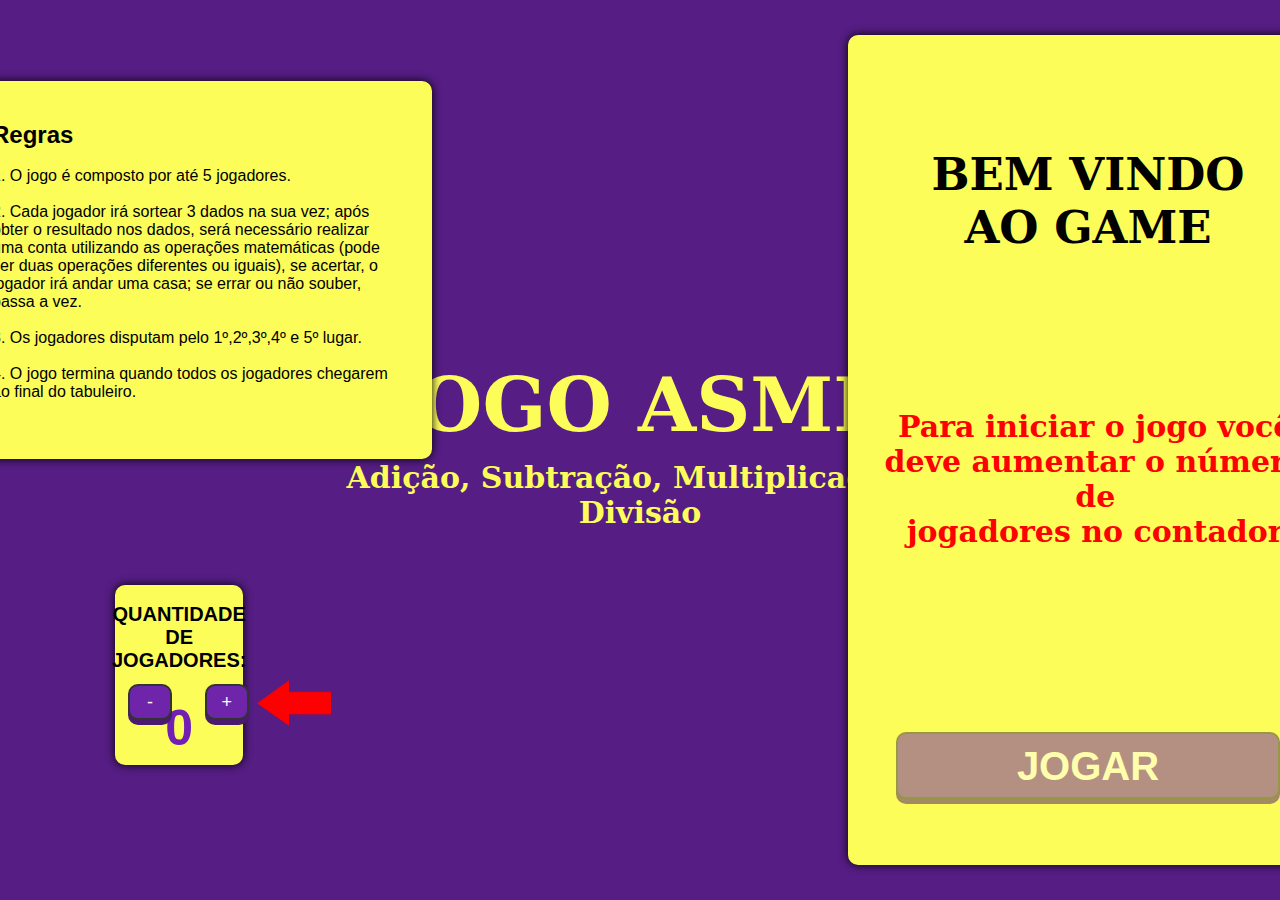
==== commit f3d523ee: "nova att" ====
--- a/Jogo/index.html
+++ b/Jogo/index.html
@@ -1,238 +1,306 @@
 <!DOCTYPE html>
 <html lang="pt-br">
-<head>
-    <meta charset="UTF-8">
-    <meta name="viewport" content="width=device-width">
-    <title> JOGO ASMD </title>
+  <head>
+    <meta charset="UTF-8" />
+    <meta name="viewport" content="width=device-width" />
+    <title>JOGO ASMD</title>
     <script src="./Jogo.js" defer></script>
-    <link rel="stylesheet" href="./jogo.css">
-    <link rel="stylesheet" href="./style_tela.css">
-    <base href="imagens_jogo/">
-    <link rel="shortcut icon" type="imagex/png" href="dado.png">
-</head>
-
-<body>
+    <link rel="stylesheet" href="./jogo.css" />
+    <link rel="stylesheet" href="./style_tela.css" />
+    <base href="imagens_jogo/" />
+    <link rel="shortcut icon" type="imagex/png" href="dado.png" />
+  </head>
+
+  <body>
     <h1 id="titulo_1" class="titulo1">JOGO ASMD</h1>
-    <h3 id="titulo_2" class="titulo2">Adição, Subtração, Multiplicação e Divisão</h3>
+    <h3 id="titulo_2" class="titulo2">
+      Adição, Subtração, Multiplicação e Divisão
+    </h3>
+
+    <div class="seta">
+      <img id="seta" src="seta.png" />
+    </div>
 
     <form id="formulario" name="F_insercao">
-        <label class="sub_titulo">Insira os Jogadores</label>
-        <br><br>
-        <div id="interno_f">
-            <label class="labels_j">Jogador 1:</label>
-            <input type="text" maxlength="9" name="nome1" id="nome1" placeholder="Nome ou apelido do jogador">
-            <br><br>
-            <label class="labels_j">Jogador 2:</label>
-            <input type="text" maxlength="9" name="nome2" id="nome2" placeholder="Nome ou apelido do jogador">
-            <br><br>
-            <label class="labels_j">Jogador 3:</label>
-            <input type="text" maxlength="9" name="nome3" id="nome3" placeholder="Nome ou apelido do jogador">
-            <br><br>
-            <label class="labels_j">Jogador 4:</label>
-            <input type="text" maxlength="9" name="nome4" id="nome4" placeholder="Nome ou apelido do jogador">
-            <br><br>
-            <label class="labels_j">Jogador 5:</label>
-            <input type="text" maxlength="9" name="nome5" id="nome5" placeholder="Nome ou apelido do jogador">
-        </div>
-            <br><br>
-            <div id="botao_jogar">
-                <div class="button">
-                  <p>JOGAR</p>
-                </div>
-              </div>
+      <label class="sub_titulo">BEM VINDO AO GAME</label>
+      <br /><br />
+      <label id="mensagem_insercao_jogadores"
+        >Para iniciar o jogo você deve aumentar o número de <br />jogadores no
+        contador</label
+      >
+      <br /><br />
+      <div id="interno_f">
+        <div hidden id="jogador_1">
+          <label class="labels_j">Jogador 1:</label>
+          <input
+            type="text"
+            maxlength="9"
+            name="nome1"
+            id="nome1"
+            placeholder="Nome ou apelido do jogador"
+          />
+        </div>
+        <br /><br />
+        <div hidden id="jogador_2">
+          <label class="labels_j">Jogador 2:</label>
+          <input
+            type="text"
+            maxlength="9"
+            name="nome2"
+            id="nome2"
+            placeholder="Nome ou apelido do jogador"
+          />
+        </div>
+        <br /><br />
+        <div hidden id="jogador_3">
+          <label class="labels_j">Jogador 3:</label>
+          <input
+            type="text"
+            maxlength="9"
+            name="nome3"
+            id="nome3"
+            placeholder="Nome ou apelido do jogador"
+          />
+        </div>
+        <br /><br />
+        <div hidden id="jogador_4">
+          <label class="labels_j">Jogador 4:</label>
+          <input
+            type="text"
+            maxlength="9"
+            name="nome4"
+            id="nome4"
+            placeholder="Nome ou apelido do jogador"
+          />
+        </div>
+        <br /><br />
+        <div hidden id="jogador_5">
+          <label class="labels_j">Jogador 5:</label>
+          <input
+            type="text"
+            maxlength="9"
+            name="nome5"
+            id="nome5"
+            placeholder="Nome ou apelido do jogador"
+          />
+        </div>
+      </div>
+      <br /><br />
+      <input
+        type="button"
+        id="entrar_jogo"
+        class="botao_mm"
+        value="JOGAR"
+        disabled="true"
+      />
     </form>
-        
-        <div id="q_jogadores" class="Regras">
-            <div id="titulo_jogadores">Quantidade de Jogadores</div>
-            <div id="quantidade_j">0</div>
-        </div>
+
+    <div id="q_jogadores" class="Regras">
+      <h1 id="titulo_jogadores">QUANTIDADE DE JOGADORES:</h1>
+      <h1 id="quantidade_j">0</h1>
+      <button id="mais" class="botao_mm">+</button>
+      <button id="menos" class="botao_mm">-</button>
+    </div>
 
     <div id="regras" class="Regras">
-        <h2>Regras</h2><br>
-        
-        <p>1. O jogo é composto por até 5 jogadores.</p><br>
-
-        <p>2. Cada jogador irá sortear 3 dados na sua vez; após obter o 
-            resultado nos dados, será necessário realizar uma conta utilizando 
-            as operações matemáticas (pode ser duas operações diferentes ou 
-            iguais), se acertar, o jogador irá andar uma casa; se errar ou não 
-            souber, passa a vez. </p><br>
-        
-        <p>3. Os jogadores disputam pelo 1º,2º,3º,4º e 5º lugar.</p><br>
-
-        <p>4. O jogo termina quando todos os jogadores chegarem ao final do 
-            tabuleiro.</p><br>
-    </div>
-
-<!----------------------------------------------------------------------------------------------------------------->
-
-    <h1 hidden id="D_titulo_principal" class="Titulo_principal"> Adição, Subtração, Multiplicação e Divisão</h1> 
-    
+      <h2>Regras</h2>
+      <br />
+
+      <p>1. O jogo é composto por até 5 jogadores.</p>
+      <br />
+
+      <p>
+        2. Cada jogador irá sortear 3 dados na sua vez; após obter o resultado
+        nos dados, será necessário realizar uma conta utilizando as operações
+        matemáticas (pode ser duas operações diferentes ou iguais), se acertar,
+        o jogador irá andar uma casa; se errar ou não souber, passa a vez.
+      </p>
+      <br />
+
+      <p>3. Os jogadores disputam pelo 1º,2º,3º,4º e 5º lugar.</p>
+      <br />
+
+      <p>
+        4. O jogo termina quando todos os jogadores chegarem ao final do
+        tabuleiro.
+      </p>
+      <br />
+    </div>
+
+    <!----------------------------------------------------------------------------------------------------------------->
+
+    <h1 hidden id="D_titulo_principal" class="Titulo_principal">
+      Adição, Subtração, Multiplicação e Divisão
+    </h1>
+
     <div hidden id="D_vez_jogadores">
-        <h2 class="Vez">VEZ DO JOGADOR:</h2>
-        <div>
-            <span class="tampas" id="tampa"></span>
-        </div>
+      <h2 class="Vez">VEZ DO JOGADOR:</h2>
+      <div>
+        <span class="tampas" id="tampa"></span>
+      </div>
     </div>
 
     <div hidden id="D_dados_jogadores">
-        <div class="dados">
-            <span id="dado_1"></span>
-            <span id="dado_2"></span>
-            <span id="dado_3"></span>
-        </div>
-        <div class="operacoes">
-            <span id="operacao_1"></span>
-            <span id="operacao_2"></span>
-        </div>
+      <div class="dados">
+        <span id="dado_1"></span>
+        <span id="dado_2"></span>
+        <span id="dado_3"></span>
+      </div>
+      <div class="operacoes">
+        <span id="operacao_1"></span>
+        <span id="operacao_2"></span>
+      </div>
     </div>
 
     <table hidden id="D_tabuleiro_jogadores" class="Tabuleiro" border="1">
-        <tr>
-           <td class="coluna 5"> 10 </td>
-           <td class="coluna 4"> 10 </td>
-           <td class="coluna 3"> 10 </td>
-           <td class="coluna 2"> 10 </td>
-           <td class="coluna 1"> 10 </td>
-        </tr>
-
-        <tr>
-            <td class="coluna 5"> 9 </td>
-            <td class="coluna 4"> 9 </td>
-            <td class="coluna 3"> 9 </td>
-            <td class="coluna 2"> 9 </td>
-            <td class="coluna 1"> 9 </td>
-        </tr>
-
-        <tr>
-            <td class="coluna 5"> 8 </td>
-            <td class="coluna 4"> 8 </td>
-            <td class="coluna 3"> 8 </td>
-            <td class="coluna 2"> 8 </td>
-            <td class="coluna 1"> 8 </td>
-        </tr>
-
-        <tr>
-            <td class="coluna 5"> 7 </td>
-            <td class="coluna 4"> 7 </td>
-            <td class="coluna 3"> 7 </td>
-            <td class="coluna 2"> 7 </td>
-            <td class="coluna 1"> 7 </td>
-        </tr>
-
-        <tr>
-            <td class="coluna 5"> 6 </td>
-            <td class="coluna 4"> 6 </td>
-            <td class="coluna 3"> 6 </td>
-            <td class="coluna 2"> 6 </td>
-            <td class="coluna 1"> 6 </td>
-        </tr>
-
-        <tr>
-            <td class="coluna 5"> 5 </td>
-            <td class="coluna 4"> 5 </td>
-            <td class="coluna 3"> 5 </td>
-            <td class="coluna 2"> 5 </td>
-            <td class="coluna 1"> 5 </td>
-        </tr>
-
-        <tr>
-            <td class="coluna 5"> 4 </td>
-            <td class="coluna 4"> 4 </td>
-            <td class="coluna 3"> 4 </td>
-            <td class="coluna 2"> 4 </td>
-            <td class="coluna 1"> 4 </td>
-        </tr>
-
-        <tr>
-            <td class="coluna 5"> 3 </td>
-            <td class="coluna 4"> 3 </td>
-            <td class="coluna 3"> 3 </td>
-            <td class="coluna 2"> 3 </td>
-            <td class="coluna 1"> 3 </td>
-        </tr>
-        
-        <tr>
-            <td class="coluna 5"> 2 </td>
-            <td class="coluna 4"> 2 </td>
-            <td class="coluna 3"> 2 </td>
-            <td class="coluna 2"> 2 </td>
-            <td class="coluna 1"> 2 </td>
-        </tr>
-
-        <tr>
-            <td class="coluna 5"> 1 </td>
-            <td class="coluna 4"> 1 </td>
-            <td class="coluna 3"> 1 </td>
-            <td class="coluna 2"> 1 </td>
-            <td class="coluna 1"> 1 </td>
-        </tr>
-
-        <tr>
-            <td colspan="5">INÍCIO</td>
-        </tr>
-
+      <tr>
+        <td class="coluna 5">10</td>
+        <td class="coluna 4">10</td>
+        <td class="coluna 3">10</td>
+        <td class="coluna 2">10</td>
+        <td class="coluna 1">10</td>
+      </tr>
+
+      <tr>
+        <td class="coluna 5">9</td>
+        <td class="coluna 4">9</td>
+        <td class="coluna 3">9</td>
+        <td class="coluna 2">9</td>
+        <td class="coluna 1">9</td>
+      </tr>
+
+      <tr>
+        <td class="coluna 5">8</td>
+        <td class="coluna 4">8</td>
+        <td class="coluna 3">8</td>
+        <td class="coluna 2">8</td>
+        <td class="coluna 1">8</td>
+      </tr>
+
+      <tr>
+        <td class="coluna 5">7</td>
+        <td class="coluna 4">7</td>
+        <td class="coluna 3">7</td>
+        <td class="coluna 2">7</td>
+        <td class="coluna 1">7</td>
+      </tr>
+
+      <tr>
+        <td class="coluna 5">6</td>
+        <td class="coluna 4">6</td>
+        <td class="coluna 3">6</td>
+        <td class="coluna 2">6</td>
+        <td class="coluna 1">6</td>
+      </tr>
+
+      <tr>
+        <td class="coluna 5">5</td>
+        <td class="coluna 4">5</td>
+        <td class="coluna 3">5</td>
+        <td class="coluna 2">5</td>
+        <td class="coluna 1">5</td>
+      </tr>
+
+      <tr>
+        <td class="coluna 5">4</td>
+        <td class="coluna 4">4</td>
+        <td class="coluna 3">4</td>
+        <td class="coluna 2">4</td>
+        <td class="coluna 1">4</td>
+      </tr>
+
+      <tr>
+        <td class="coluna 5">3</td>
+        <td class="coluna 4">3</td>
+        <td class="coluna 3">3</td>
+        <td class="coluna 2">3</td>
+        <td class="coluna 1">3</td>
+      </tr>
+
+      <tr>
+        <td class="coluna 5">2</td>
+        <td class="coluna 4">2</td>
+        <td class="coluna 3">2</td>
+        <td class="coluna 2">2</td>
+        <td class="coluna 1">2</td>
+      </tr>
+
+      <tr>
+        <td class="coluna 5">1</td>
+        <td class="coluna 4">1</td>
+        <td class="coluna 3">1</td>
+        <td class="coluna 2">1</td>
+        <td class="coluna 1">1</td>
+      </tr>
+
+      <tr>
+        <td colspan="5">INÍCIO</td>
+      </tr>
     </table>
-    
+
     <div hidden id="D_tampinhas_jogadores">
-        <img id="tampinha_1" src="tampa-de-garrafa-1.png">
-        <img id="tampinha_2" src="tampa-de-garrafa-2.png">
-        <img id="tampinha_3" src="tampa-de-garrafa-3.png">
-        <img id="tampinha_4" src="tampa-de-garrafa-4.png">
-        <img id="tampinha_5" src="tampa-de-garrafa-5.png">
+      <img id="tampinha_1" src="tampa-de-garrafa-1.png" />
+      <img id="tampinha_2" src="tampa-de-garrafa-2.png" />
+      <img id="tampinha_3" src="tampa-de-garrafa-3.png" />
+      <img id="tampinha_4" src="tampa-de-garrafa-4.png" />
+      <img id="tampinha_5" src="tampa-de-garrafa-5.png" />
     </div>
 
     <div hidden id="D_botao_verificar">
-        <input type="button" id="botao_resposta" disabled="true" value="VERIFICAR RESPOSTA">
-    </div>
-    
+      <input
+        type="button"
+        id="botao_resposta"
+        disabled="true"
+        value="VERIFICAR RESPOSTA"
+      />
+    </div>
+
     <div hidden id="D_campo_resposta">
-        <input type="number" id="resposta" placeholder="Digite a resposta">
+      <input type="number" id="resposta" placeholder="Digite a resposta" />
     </div>
 
     <div hidden id="D_botao_proximo">
-        <input type="button" id="botao_prox" value="NÃO SEI A RESPOSTA">
+      <input type="button" id="botao_prox" value="NÃO SEI A RESPOSTA" />
     </div>
 
     <div hidden id="D_rodar_dado">
-        <input type="button" id="rodar_dado" value="RODAR DADO 1x">
-        </div>
+      <input type="button" id="rodar_dado" value="RODAR DADO 1x" />
+    </div>
     <div hidden id="D_nome_jogadores">
-        <h3 id="nome"></h3>
-    </div>
-
-    <div hidden  id="D_placar">
-        <table id="placar" border="1">
-            <tr >
-                <td id="placar_interno_tabela" colspan="2">Placar</td>
-            </tr>
-
-            <tr>
-                <td class="interior_tabela" id="nome_jogadores_1">JOGADOR 1 :</td>
-                <td class="interior_tabela" id="nome_placar_1">0</td>
-            </tr>
-
-            <tr>
-                <td class="interior_tabela" id="nome_jogadores_2">JOGADOR 2 :</td>
-                <td class="interior_tabela" id="nome_placar_2">0</td>
-            </tr>
-
-            <tr>
-                <td class="interior_tabela" id="nome_jogadores_3">JOGADOR 3 :</td>
-                <td class="interior_tabela" id="nome_placar_3">0</td>
-            </tr>
-
-            <tr>
-                <td class="interior_tabela" id="nome_jogadores_4">JOGADOR 4 :</td>
-                <td class="interior_tabela" id="nome_placar_4">0</td>
-            </tr>
-
-            <tr>
-                <td class="interior_tabela" id="nome_jogadores_5">JOGADOR 5 :</td>
-                <td class="interior_tabela" id="nome_placar_5">0</td>
-            </tr>
-        </table>
-    </div>
-
-</body>
-</html>+      <h3 id="nome"></h3>
+    </div>
+
+    <div hidden id="D_placar">
+      <table id="placar" border="1">
+        <tr>
+          <td id="placar_interno_tabela" colspan="2">Placar</td>
+        </tr>
+
+        <tr>
+          <td class="interior_tabela" id="nome_jogadores_1">JOGADOR 1 :</td>
+          <td class="interior_tabela" id="nome_placar_1">0</td>
+        </tr>
+
+        <tr>
+          <td class="interior_tabela" id="nome_jogadores_2">JOGADOR 2 :</td>
+          <td class="interior_tabela" id="nome_placar_2">0</td>
+        </tr>
+
+        <tr>
+          <td class="interior_tabela" id="nome_jogadores_3">JOGADOR 3 :</td>
+          <td class="interior_tabela" id="nome_placar_3">0</td>
+        </tr>
+
+        <tr>
+          <td class="interior_tabela" id="nome_jogadores_4">JOGADOR 4 :</td>
+          <td class="interior_tabela" id="nome_placar_4">0</td>
+        </tr>
+
+        <tr>
+          <td class="interior_tabela" id="nome_jogadores_5">JOGADOR 5 :</td>
+          <td class="interior_tabela" id="nome_placar_5">0</td>
+        </tr>
+      </table>
+    </div>
+  </body>
+</html>
--- a/Jogo/style_tela.css
+++ b/Jogo/style_tela.css
@@ -45,75 +45,8 @@
 
 #interno_f {
   position: absolute;
-  top: 20%;
+  top: 13%;
   width: 370px;
-}
-
-#botao_jogar {
-  position: absolute;
-  top: 82%;
-  left: 16%;
-}
-
-.button {
-  position: relative;
-  display: inline-block;
-  margin: 20px;
-  cursor: pointer;
-  border-radius: 50px;
-  width: 300px;
-}
-
-.button p {
-  color: rgb(253, 253, 90);
-  font-family: Helvetica, sans-serif;
-  font-weight: bold;
-  font-size: 36px;
-  text-align: center;
-  text-decoration: none;
-  background-color: rgb(110, 37, 170);
-  display: block;
-  position: relative;
-  padding: 20px 40px;
-
-  -webkit-tap-highlight-color: rgba(0, 0, 0, 0);
-  text-shadow: 0px 1px 0px #000;
-  filter: dropshadow(color=#000, offx=0px, offy=1px);
-
-  -webkit-box-shadow: inset 0 1px 0 rgb(231, 231, 124),
-    0 10px 0 rgb(73, 26, 111);
-  -moz-box-shadow: inset 0 1px 0 rgb(231, 231, 124), 0 10px 0 rgb(73, 26, 111);
-  box-shadow: inset 0 1px 0 rgb(231, 231, 124), 0 10px 0 rgb(73, 26, 111);
-
-  -webkit-border-radius: 5px;
-  -moz-border-radius: 5px;
-  border-radius: 5px;
-}
-
-.button p:active {
-  top: 10px;
-  background-color: rgb(86, 29, 132);
-
-  -webkit-box-shadow: inset 0 1px 0 rgb(231, 231, 124),
-    inset 0 -3px 0 rgb(73, 26, 111);
-  -moz-box-shadow: inset 0 1px 0 rgb(231, 231, 124),
-    inset 0 -3pxpx 0 rgb(73, 26, 111);
-  box-shadow: inset 0 1px 0 rgb(14, 14, 14), inset 0 -3px 0 rgb(73, 26, 111);
-}
-
-.button:after {
-  content: "";
-  height: 100%;
-  width: 100%;
-  padding: 4px;
-  position: absolute;
-  bottom: -15px;
-  left: -4px;
-  z-index: -1;
-  background-color: #2b1800;
-  -webkit-border-radius: 5px;
-  -moz-border-radius: 5px;
-  border-radius: 5px;
 }
 
 .Regras {
@@ -130,9 +63,9 @@
   padding: 0px;
   position: absolute;
   top: 75%;
-  left: 15%;
-  width: 13%;
-  height: 25%;
+  left: 14%;
+  width: 10%;
+  height: 20%;
   justify-content: center;
   align-items: center;
   text-align: center;
@@ -143,21 +76,21 @@
   justify-content: center;
   align-items: center;
   text-align: center;
-  position: absolute;
+  position: relative;
   top: 10%;
-  font-size: 25px;
+  font-size: 20px;
+}
+
+#quantidade_j {
+  display: flex;
+  justify-content: center;
+  align-items: center;
+  text-align: center;
+  font-size: 50px;
   font-weight: bold;
-}
-
-#quantidade_j {
-  display: flex;
-  justify-content: center;
-  align-items: center;
-  text-align: center;
-  font-size: 70px;
-  font-weight: bold;
+  color: #711fb4;
   position: relative;
-  top: 50%;
+  top: 25%;
 }
 
 #regras {
@@ -172,7 +105,7 @@
 
 .sub_titulo {
   position: absolute;
-  top: 8%;
+  top: 20%;
   left: 50%;
   width: 400px;
   transform: translate(-50%, -50%);
@@ -225,3 +158,90 @@
 input:-webkit-autofill {
   -webkit-text-fill-color: rgb(3, 3, 3) !important;
 }
+
+.botao_mm {
+  display: inline-block;
+  border: 2px solid #333;
+  border-radius: 10px; /* Borda arredondada */
+  padding: 10px 20px;
+  background: rgb(110, 37, 170);
+  color: #fff;
+  display: flex;
+  justify-content: center;
+  align-items: center;
+  text-align: center;
+  text-decoration: none;
+  font-size: 18px;
+  cursor: pointer;
+  box-shadow: 0 5px 0 rgb(73, 26, 111); /* Sombra 3D */
+  transition: transform 0.1s, box-shadow 0.1s;
+}
+
+.botao_mm:active {
+  transform: translateY(3px); /* Efeito de clique */
+  box-shadow: 0 2px 0 rgb(73, 26, 111); /* Sombra de clique */
+}
+
+#mais {
+  position: absolute;
+  top: 55%;
+  left: 70%;
+  width: 20%;
+  height: 20%;
+}
+
+#menos {
+  position: absolute;
+  top: 55%;
+  left: 10%;
+  width: 20%;
+  height: 20%;
+}
+
+#entrar_jogo {
+  width: 80%;
+  height: 8%;
+  position: absolute;
+  top: 84%;
+  left: 10%;
+  font-size: 40px;
+  font-weight: bold;
+  display: flex;
+  align-items: center;
+  justify-content: center;
+}
+
+#entrar_jogo:disabled {
+    opacity: 0.5;
+    cursor: not-allowed;
+}
+
+#mensagem_insercao_jogadores {
+  position: absolute;
+  top: 45%;
+  left: 3%;
+  font-size: 30px;
+  color: red;
+  font-family: "Serif";
+  font-weight: bold; 
+  text-align: center;
+}
+
+#seta {
+  position: absolute;
+  top: 75%;
+  left: 20%;
+  width: 6%;
+  height: 6%;
+  animation: moveArrow 1s linear infinite;
+}
+
+@keyframes moveArrow {
+  0%,
+  100% {
+    transform: translateY(0);
+  }
+  50% {
+    transform: translateX(30px); /* Distância para baixo */
+  }
+}